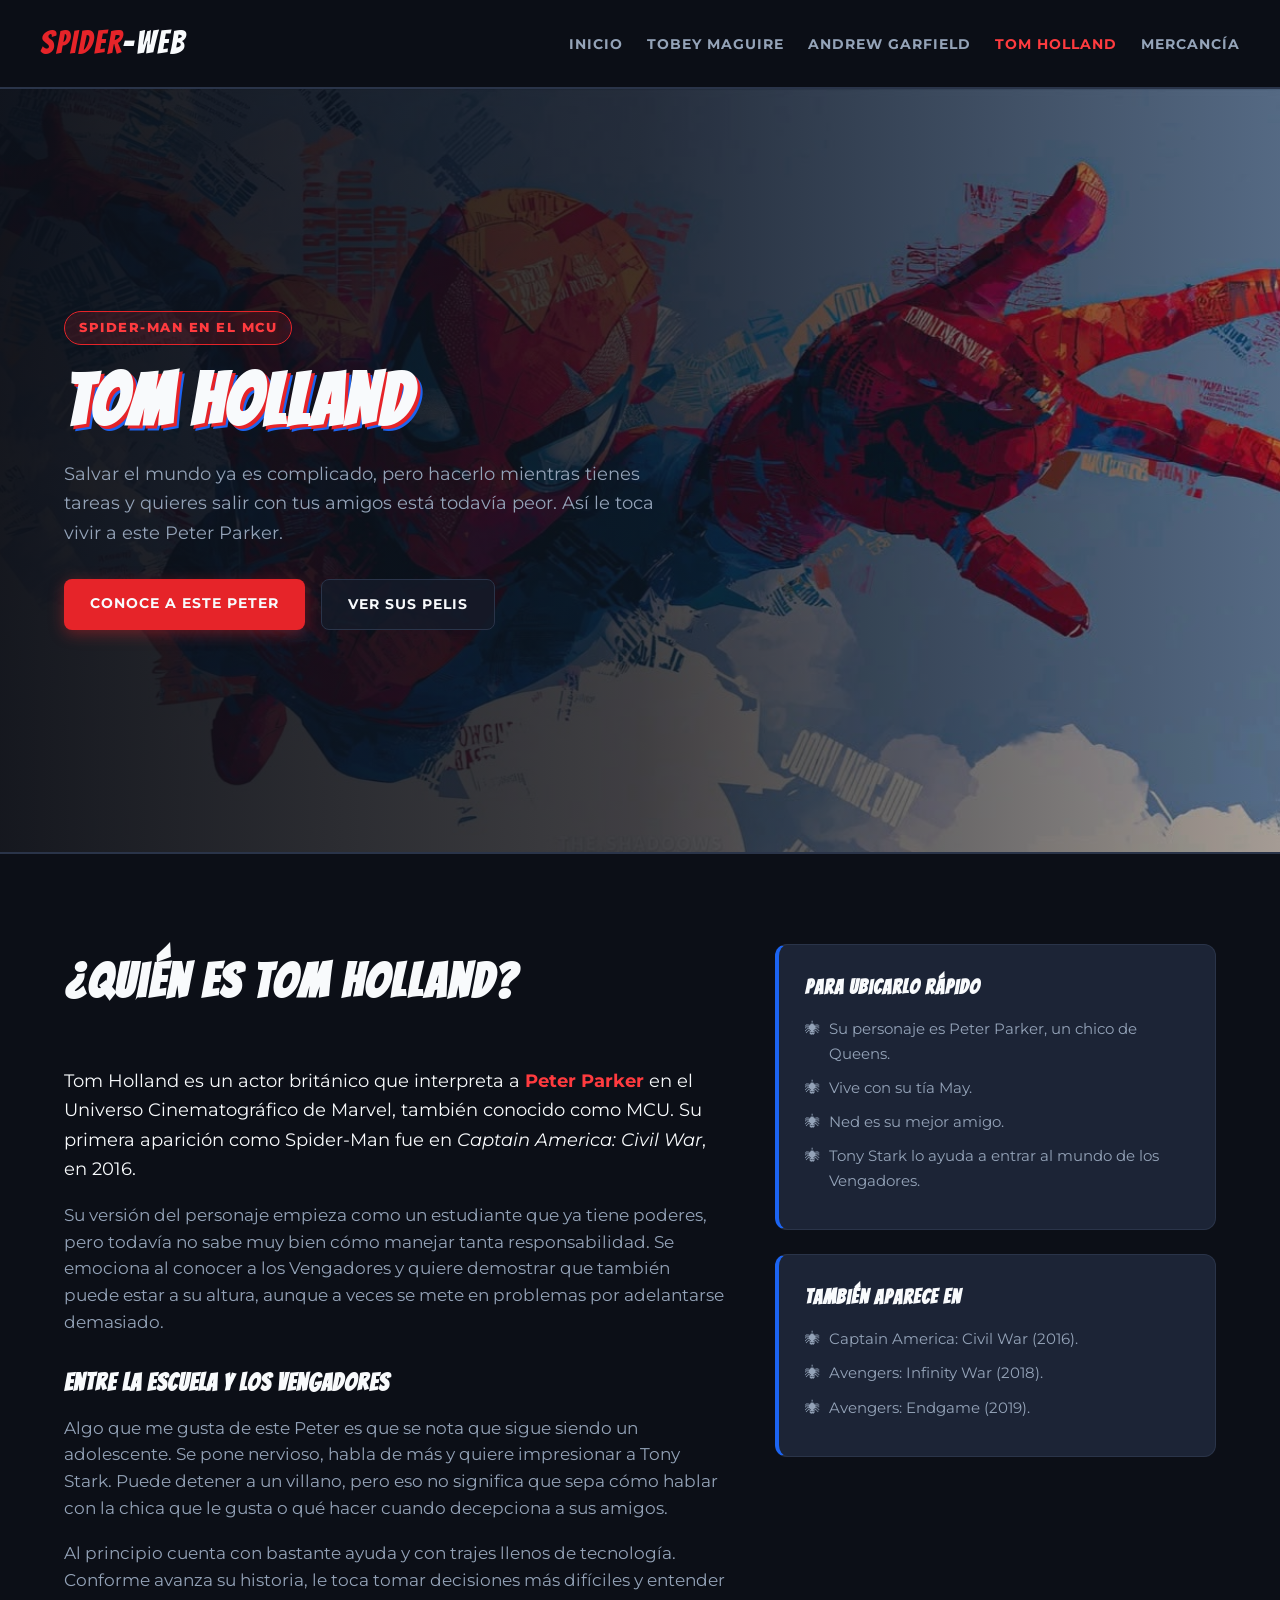
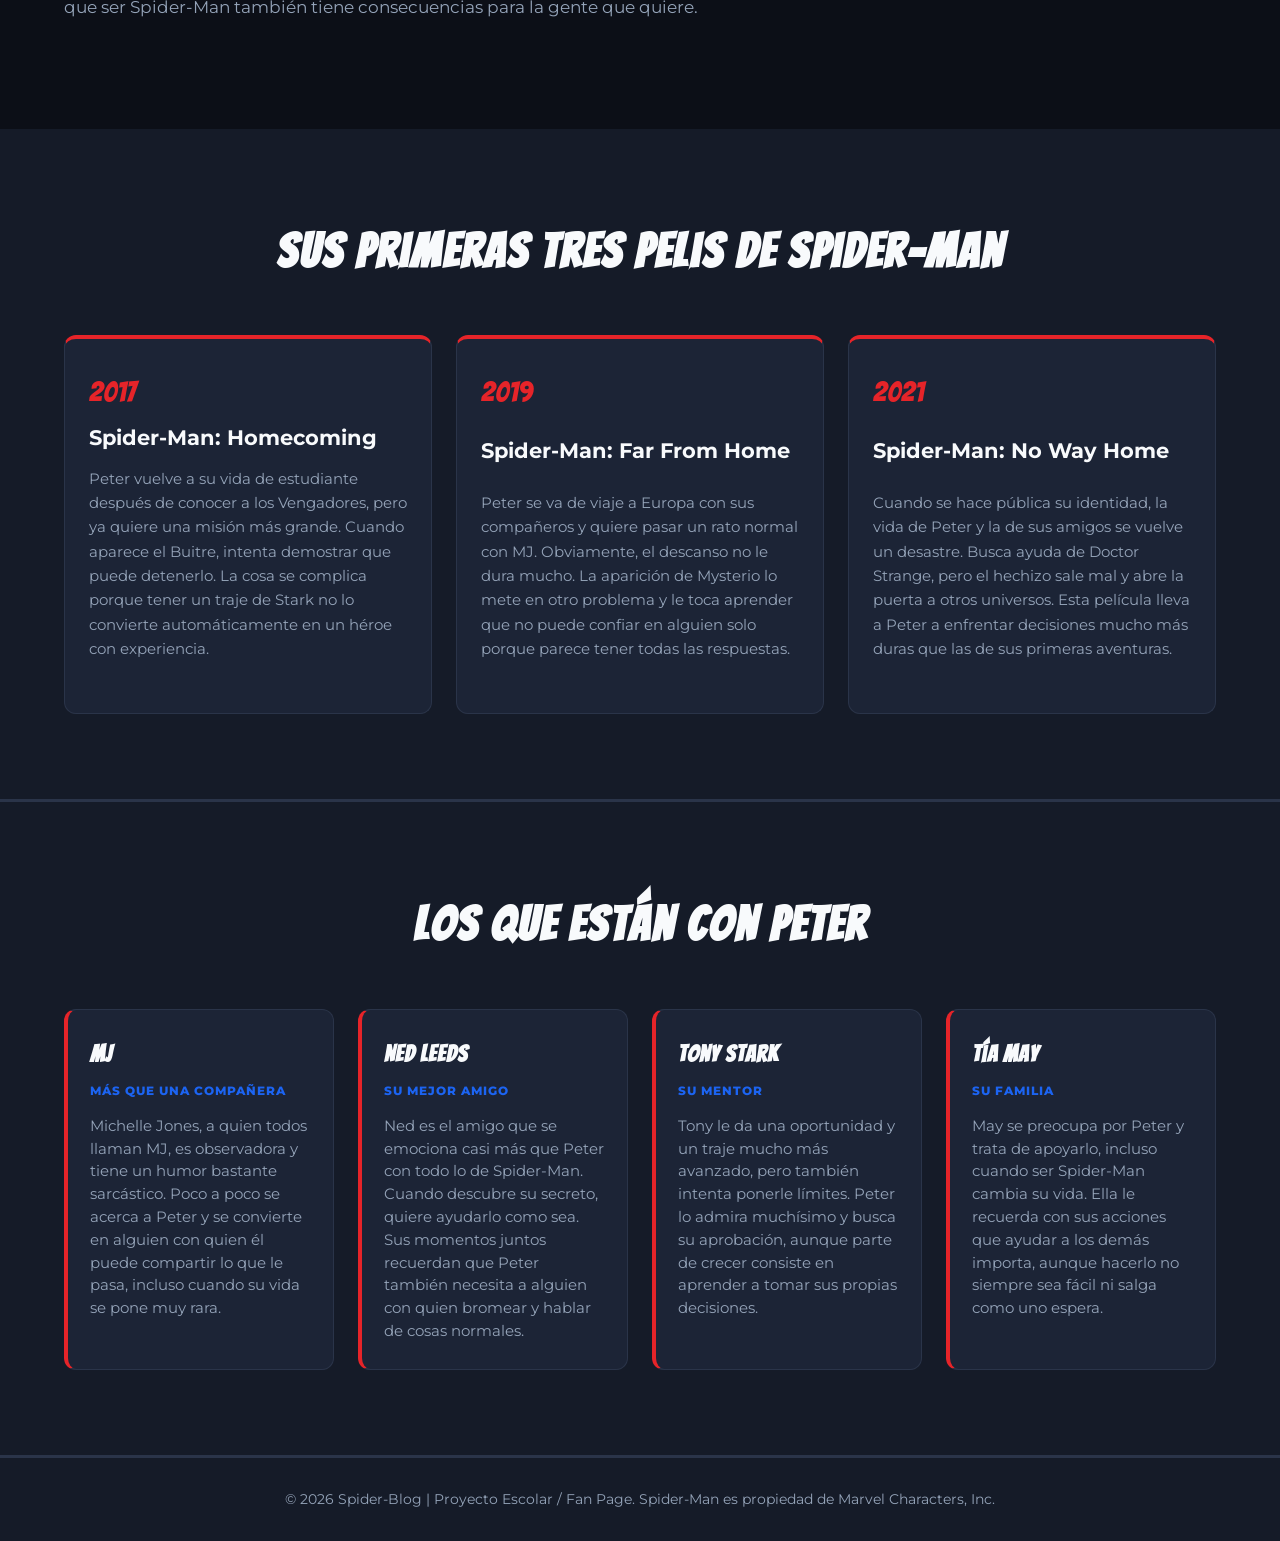
==== tom-holland.html @ 9925ac36 "Conexión entre paginas" ====
<!DOCTYPE html>
<html lang="es">
<head>
  <meta charset="UTF-8">
  <meta name="viewport" content="width=device-width, initial-scale=1.0">
  <title>El Rincón Arácnido | Tom Holland</title>
  <link rel="preconnect" href="https://fonts.googleapis.com">
  <link rel="preconnect" href="https://fonts.gstatic.com" crossorigin>
  <link href="https://fonts.googleapis.com/css2?family=Bangers&family=Montserrat:wght@400;600;800&display=swap" rel="stylesheet">
  <link rel="stylesheet" href="spider.css">
</head>
<body class="pagina-tom">

  <!-- El mismo menú que en el inicio -->
  <header class="navbar">
    <div class="logo">
      <span class="spidey-text">SPIDER</span>-WEB
    </div>
    <nav>
      <ul class="nav-links">
        <li><a href="index.html">Inicio</a></li>
        <li><a href="tobey-maguire.html">Tobey Maguire</a></li>
        <li><a href="andrew-garfield.html">Andrew Garfield</a></li>
        <li><a href="tom-holland.html" class="active" aria-current="page">Tom Holland</a></li>
        <li><a href="mercancia.html">Mercancía</a></li>
      </ul>
    </nav>
  </header>

  <main>
    <!-- Portada -->
    <section class="hero" id="inicio">
      <div class="hero-overlay"></div>
      <div class="container hero-container">
        <div class="hero-content">
          <span class="tag">Spider-Man en el MCU</span>
          <h1 class="hero-title">TOM HOLLAND</h1>
          <p class="hero-subtitle">
            Salvar el mundo ya es complicado, pero hacerlo mientras tienes tareas y quieres salir con tus amigos está todavía peor. Así le toca vivir a este Peter Parker.
          </p>
          <div class="hero-buttons">
            <a href="#historia" class="btn btn-primary">Conoce a este Peter</a>
            <a href="#peliculas" class="btn btn-secondary">Ver sus pelis</a>
          </div>
        </div>
      </div>
    </section>

    <!-- Un poco sobre Tom y su personaje -->
    <section class="about-section" id="historia">
      <div class="container">
        <div class="about-grid">
          <div class="about-text">
            <h2 class="section-title text-left">¿Quién es Tom Holland?</h2>
            <p class="highlight">
              Tom Holland es un actor británico que interpreta a <strong>Peter Parker</strong> en el Universo Cinematográfico de Marvel, también conocido como MCU. Su primera aparición como Spider-Man fue en <em>Captain America: Civil War</em>, en 2016.
            </p>
            <p>
              Su versión del personaje empieza como un estudiante que ya tiene poderes, pero todavía no sabe muy bien cómo manejar tanta responsabilidad. Se emociona al conocer a los Vengadores y quiere demostrar que también puede estar a su altura, aunque a veces se mete en problemas por adelantarse demasiado.
            </p>
            <h3>Entre la escuela y los Vengadores</h3>
            <p>
              Algo que me gusta de este Peter es que se nota que sigue siendo un adolescente. Se pone nervioso, habla de más y quiere impresionar a Tony Stark. Puede detener a un villano, pero eso no significa que sepa cómo hablar con la chica que le gusta o qué hacer cuando decepciona a sus amigos.
            </p>
            <p>
              Al principio cuenta con bastante ayuda y con trajes llenos de tecnología. Conforme avanza su historia, le toca tomar decisiones más difíciles y entender que ser Spider-Man también tiene consecuencias para la gente que quiere.
            </p>
          </div>

          <div class="about-stats">
            <div class="stat-card">
              <h4>Para ubicarlo rápido</h4>
              <ul>
                <li>Su personaje es Peter Parker, un chico de Queens.</li>
                <li>Vive con su tía May.</li>
                <li>Ned es su mejor amigo.</li>
                <li>Tony Stark lo ayuda a entrar al mundo de los Vengadores.</li>
              </ul>
            </div>
            <div class="stat-card">
              <h4>También aparece en</h4>
              <ul>
                <li>Captain America: Civil War (2016).</li>
                <li>Avengers: Infinity War (2018).</li>
                <li>Avengers: Endgame (2019).</li>
              </ul>
            </div>
          </div>
        </div>
      </div>
    </section>

    <!-- Sus primeras tres películas como protagonista -->
    <section class="quick-nav-section" id="peliculas">
      <div class="container">
        <h2 class="section-title">Sus primeras tres pelis de Spider-Man</h2>
        <div class="cards-grid">
          <div class="nav-card">
            <div class="card-tag">2017</div>
            <h3>Spider-Man: Homecoming</h3>
            <p>
              Peter vuelve a su vida de estudiante después de conocer a los Vengadores, pero ya quiere una misión más grande. Cuando aparece el Buitre, intenta demostrar que puede detenerlo. La cosa se complica porque tener un traje de Stark no lo convierte automáticamente en un héroe con experiencia.
            </p>
          </div>

          <div class="nav-card">
            <div class="card-tag">2019</div>
            <h3>Spider-Man: Far From Home</h3>
            <p>
              Peter se va de viaje a Europa con sus compañeros y quiere pasar un rato normal con MJ. Obviamente, el descanso no le dura mucho. La aparición de Mysterio lo mete en otro problema y le toca aprender que no puede confiar en alguien solo porque parece tener todas las respuestas.
            </p>
          </div>

          <div class="nav-card">
            <div class="card-tag">2021</div>
            <h3>Spider-Man: No Way Home</h3>
            <p>
              Cuando se hace pública su identidad, la vida de Peter y la de sus amigos se vuelve un desastre. Busca ayuda de Doctor Strange, pero el hechizo sale mal y abre la puerta a otros universos. Esta película lleva a Peter a enfrentar decisiones mucho más duras que las de sus primeras aventuras.
            </p>
          </div>
        </div>
      </div>
    </section>

    <!-- La gente que lo acompaña -->
    <section class="relations-section" id="personajes">
      <div class="container">
        <h2 class="section-title">Los que están con Peter</h2>
        <div class="relations-grid">
          <div class="relation-card">
            <div class="relation-header">
              <h3>MJ</h3>
              <span class="relation-role">Más que una compañera</span>
            </div>
            <p>
              Michelle Jones, a quien todos llaman MJ, es observadora y tiene un humor bastante sarcástico. Poco a poco se acerca a Peter y se convierte en alguien con quien él puede compartir lo que le pasa, incluso cuando su vida se pone muy rara.
            </p>
          </div>

          <div class="relation-card">
            <div class="relation-header">
              <h3>Ned Leeds</h3>
              <span class="relation-role">Su mejor amigo</span>
            </div>
            <p>
              Ned es el amigo que se emociona casi más que Peter con todo lo de Spider-Man. Cuando descubre su secreto, quiere ayudarlo como sea. Sus momentos juntos recuerdan que Peter también necesita a alguien con quien bromear y hablar de cosas normales.
            </p>
          </div>

          <div class="relation-card">
            <div class="relation-header">
              <h3>Tony Stark</h3>
              <span class="relation-role">Su mentor</span>
            </div>
            <p>
              Tony le da una oportunidad y un traje mucho más avanzado, pero también intenta ponerle límites. Peter lo admira muchísimo y busca su aprobación, aunque parte de crecer consiste en aprender a tomar sus propias decisiones.
            </p>
          </div>

          <div class="relation-card">
            <div class="relation-header">
              <h3>Tía May</h3>
              <span class="relation-role">Su familia</span>
            </div>
            <p>
              May se preocupa por Peter y trata de apoyarlo, incluso cuando ser Spider-Man cambia su vida. Ella le recuerda con sus acciones que ayudar a los demás importa, aunque hacerlo no siempre sea fácil ni salga como uno espera.
            </p>
          </div>
        </div>
      </div>
    </section>
  </main>

  <footer class="footer">
    <p>&copy; 2026 Spider-Blog | Proyecto Escolar / Fan Page. Spider-Man es propiedad de Marvel Characters, Inc.</p>
  </footer>

</body>
</html>
---- spider.css ----
/* --- Paleta Spider-Man Optimizada --- */
:root {
  --bg-main: #0c0f17;         /* Fondo oscuro azulado profundo */
  --bg-surface: #151b28;      /* Fondo de tarjetas y secciones secundarias */
  --bg-card: #1c2436;         /* Tarjetas de información */
  
  --spider-red: #e62429;      /* Rojo Marvel principal */
  --spider-red-glow: #ff3b3f; /* Hover y detalles luminosos */
  --spider-blue: #1c64f2;     /* Azul de acento */
  
  --text-main: #f8fafc;       /* Texto principal blanco nítido */
  --text-muted: #94a3b8;      /* Texto secundario y descripciones */
  --border-color: #2a3449;    /* Bordes sutiles y elegantes */
  
  --font-comic: 'Bangers', cursive;
  --font-body: 'Montserrat', sans-serif;
}

* {
  margin: 0;
  padding: 0;
  box-sizing: border-box;
}

html {
  scroll-behavior: smooth;
}

body {
  font-family: var(--font-body);
  background-color: var(--bg-main);
  color: var(--text-main);
  line-height: 1.6;
}

.container {
  max-width: 1200px;
  margin: 0 auto;
  padding: 0 24px;
}

/* --- Navbar --- */
.navbar {
  position: sticky;
  top: 0;
  z-index: 1000;
  display: flex;
  justify-content: space-between;
  align-items: center;
  padding: 18px 40px;
  background-color: rgba(12, 15, 23, 0.94);
  backdrop-filter: blur(12px);
  border-bottom: 2px solid var(--border-color);
}

.logo {
  font-family: var(--font-comic);
  font-size: 2rem;
  letter-spacing: 2px;
  color: var(--text-main);
}

.spidey-text {
  color: var(--spider-red);
}

.nav-links {
  display: flex;
  list-style: none;
  gap: 24px;
}

.nav-links a {
  text-decoration: none;
  color: var(--text-muted);
  font-weight: 700;
  font-size: 0.9rem;
  text-transform: uppercase;
  letter-spacing: 1px;
  transition: color 0.25s ease;
}

.nav-links a:hover,
.nav-links a.active {
  color: var(--spider-red-glow);
}

/* --- Hero Section Horizontal --- */
.hero {
  position: relative;
  min-height: 85vh;
  display: flex;
  align-items: center;
  background-image: url('spider.jpg');
  background-size: cover;
  background-repeat: no-repeat;
  background-position: center 25%;
  border-bottom: 2px solid var(--border-color);
}

.hero-overlay {
  position: absolute;
  top: 0;
  left: 0;
  width: 100%;
  height: 100%;
  background: linear-gradient(
    90deg, 
    rgba(12, 15, 23, 0.96) 0%, 
    rgba(12, 15, 23, 0.78) 50%, 
    rgba(12, 15, 23, 0.35) 100%
  );
  z-index: 1;
}

.hero-container {
  position: relative;
  z-index: 2;
  width: 100%;
}

.hero-content {
  max-width: 620px;
}

.tag {
  display: inline-block;
  background-color: rgba(230, 36, 41, 0.15);
  color: var(--spider-red-glow);
  padding: 6px 14px;
  border-radius: 20px;
  font-size: 0.8rem;
  font-weight: 800;
  text-transform: uppercase;
  letter-spacing: 1.5px;
  margin-bottom: 18px;
  border: 1px solid var(--spider-red);
}

.hero-title {
  font-family: var(--font-comic);
  font-size: 4.5rem;
  line-height: 1.05;
  color: var(--text-main);
  text-shadow: 3px 3px 0 var(--spider-red), 5px 5px 0 var(--spider-blue);
  margin-bottom: 20px;
  letter-spacing: 2px;
}

.hero-subtitle {
  font-size: 1.15rem;
  color: var(--text-muted);
  margin-bottom: 32px;
}

.hero-buttons {
  display: flex;
  gap: 16px;
  flex-wrap: wrap;
}

.btn {
  text-decoration: none;
  padding: 13px 26px;
  font-weight: 700;
  border-radius: 8px;
  text-transform: uppercase;
  letter-spacing: 1px;
  font-size: 0.9rem;
  transition: all 0.25s ease;
  display: inline-block;
}

.btn-primary {
  background-color: var(--spider-red);
  color: var(--text-main);
  box-shadow: 0 4px 15px rgba(230, 36, 41, 0.4);
}

.btn-primary:hover {
  background-color: var(--spider-red-glow);
  transform: translateY(-3px);
  box-shadow: 0 8px 20px rgba(255, 59, 63, 0.5);
}

.btn-secondary {
  background-color: rgba(21, 27, 40, 0.85);
  border: 1.5px solid var(--border-color);
  color: var(--text-main);
}

.btn-secondary:hover {
  border-color: var(--spider-blue);
  background-color: var(--bg-card);
  transform: translateY(-3px);
}

/* --- Títulos Generales --- */
.section-title {
  font-family: var(--font-comic);
  font-size: 3rem;
  text-align: center;
  margin-bottom: 45px;
  color: var(--text-main);
  letter-spacing: 2px;
}

.section-title.text-left {
  text-align: left;
}

/* --- Tarjetas de Enlace --- */
.quick-nav-section {
  padding: 85px 0;
  background-color: var(--bg-surface);
  border-bottom: 2px solid var(--border-color);
}

.cards-grid {
  display: grid;
  grid-template-columns: repeat(auto-fit, minmax(240px, 1fr));
  gap: 24px;
}

.nav-card {
  background-color: var(--bg-card);
  padding: 30px 24px;
  border-radius: 12px;
  text-decoration: none;
  border: 1px solid var(--border-color);
  border-top: 4px solid var(--spider-red);
  transition: transform 0.25s ease, border-color 0.25s ease, box-shadow 0.25s ease;
  display: flex;
  flex-direction: column;
  justify-content: space-between;
}

.nav-card:hover {
  transform: translateY(-6px);
  border-top-color: var(--spider-blue);
  border-color: var(--spider-blue);
  box-shadow: 0 12px 24px rgba(0, 0, 0, 0.4);
}

.card-tag {
  font-family: var(--font-comic);
  font-size: 1.8rem;
  color: var(--spider-red);
  margin-bottom: 6px;
}

.nav-card h3 {
  font-size: 1.3rem;
  margin-bottom: 12px;
  color: var(--text-main);
}

.nav-card p {
  color: var(--text-muted);
  font-size: 0.95rem;
  margin-bottom: 22px;
}

.card-link {
  font-weight: 700;
  color: var(--spider-red-glow);
  font-size: 0.9rem;
}

/* --- Sección Historia --- */
.about-section {
  padding: 90px 0;
  background-color: var(--bg-main);
}

.about-grid {
  display: grid;
  grid-template-columns: 1.2fr 0.8fr;
  gap: 50px;
}

.about-text p {
  margin-bottom: 18px;
  color: var(--text-muted);
  font-size: 1.05rem;
}

.about-text .highlight {
  font-size: 1.15rem;
  color: var(--text-main);
}

.about-text strong {
  color: var(--spider-red-glow);
}

.about-text h3 {
  font-size: 1.5rem;
  color: var(--text-main);
  margin: 28px 0 12px 0;
  font-family: var(--font-comic);
  letter-spacing: 1px;
}

.stat-card {
  background-color: var(--bg-card);
  padding: 26px;
  border-radius: 12px;
  margin-bottom: 24px;
  border: 1px solid var(--border-color);
  border-left: 4px solid var(--spider-blue);
}

.stat-card h4 {
  font-size: 1.25rem;
  margin-bottom: 14px;
  color: var(--text-main);
  font-family: var(--font-comic);
  letter-spacing: 1px;
}

.stat-card ul {
  list-style: none;
}

.stat-card li {
  margin-bottom: 10px;
  padding-left: 24px;
  position: relative;
  color: var(--text-muted);
  font-size: 0.95rem;
}

.stat-card li::before {
  content: '🕷';
  position: absolute;
  left: 0;
}

.quote-card {
  background-color: rgba(28, 36, 54, 0.6);
  border: 1.5px dashed var(--spider-red);
  padding: 24px;
  border-radius: 12px;
  text-align: center;
}

.quote-card blockquote {
  font-style: italic;
  font-size: 1.1rem;
  color: var(--text-main);
  margin-bottom: 10px;
}

.quote-card cite {
  color: var(--spider-red-glow);
  font-weight: 700;
  font-size: 0.95rem;
}

/* --- Footer --- */
.footer {
  text-align: center;
  padding: 30px 20px;
  background-color: var(--bg-surface);
  color: var(--text-muted);
  font-size: 0.9rem;
  border-top: 1px solid var(--border-color);
}

@media (max-width: 860px) {
  .hero-title {
    font-size: 3.2rem;
  }
  .about-grid {
    grid-template-columns: 1fr;
  }
}
/* --- Sección: Relaciones y Aliados --- */
.relations-section {
  padding: 85px 0;
  background-color: var(--bg-surface);
  border-top: 1px solid var(--border-color);
  border-bottom: 2px solid var(--border-color);
}

.relations-grid {
  display: grid;
  grid-template-columns: repeat(auto-fit, minmax(260px, 1fr));
  gap: 24px;
}

.relation-card {
  background-color: var(--bg-card);
  padding: 26px 22px;
  border-radius: 12px;
  border: 1px solid var(--border-color);
  border-left: 4px solid var(--spider-red);
  transition: transform 0.25s ease, border-color 0.25s ease;
}

.relation-card:hover {
  transform: translateY(-5px);
  border-left-color: var(--spider-red-glow);
  box-shadow: 0 10px 22px rgba(0, 0, 0, 0.4);
}

.relation-header {
  margin-bottom: 12px;
}

.relation-card h3 {
  font-family: var(--font-comic);
  font-size: 1.45rem;
  color: var(--text-main);
  letter-spacing: 1px;
  margin-bottom: 4px;
}

.relation-role {
  display: inline-block;
  font-size: 0.75rem;
  font-weight: 800;
  color: var(--spider-blue);
  text-transform: uppercase;
  letter-spacing: 1px;
}

.relation-card p {
  color: var(--text-muted);
  font-size: 0.95rem;
  line-height: 1.5;
}

.relation-card em {
  color: var(--text-main);
  font-style: italic;
}
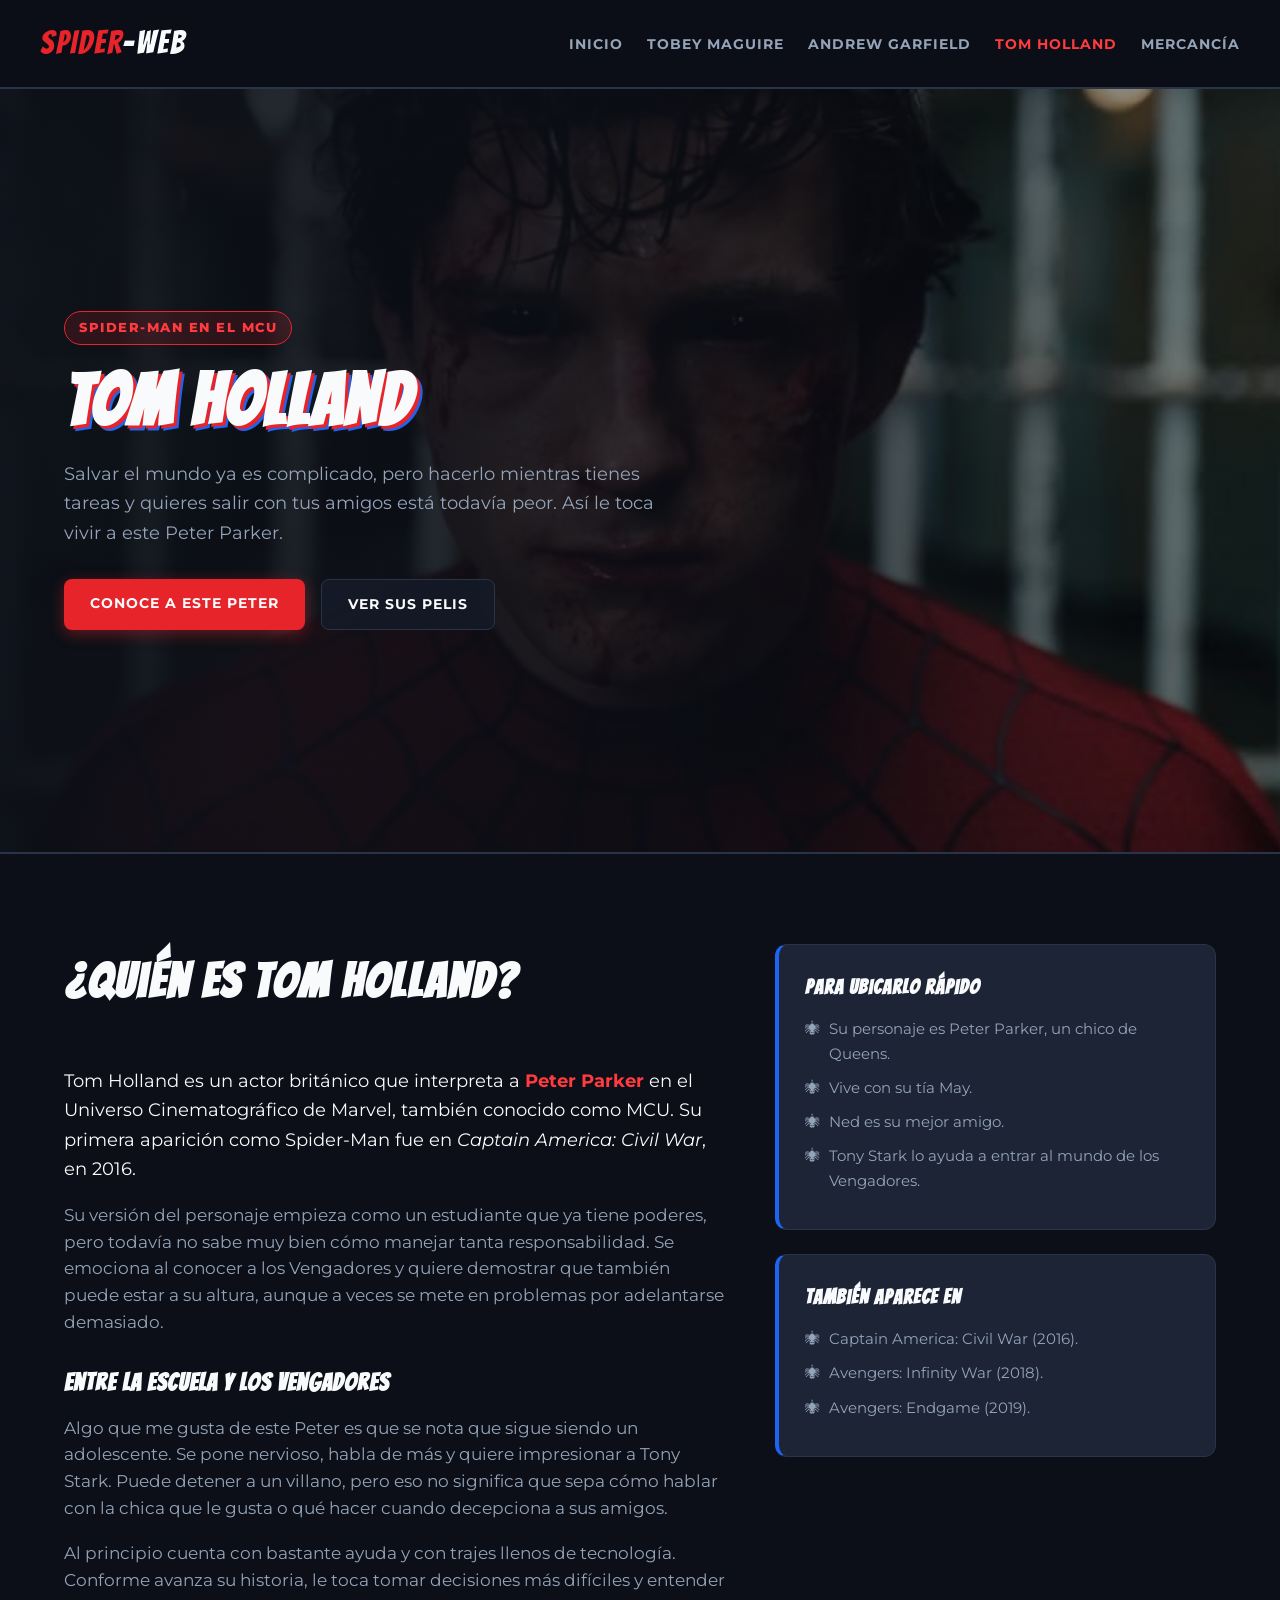
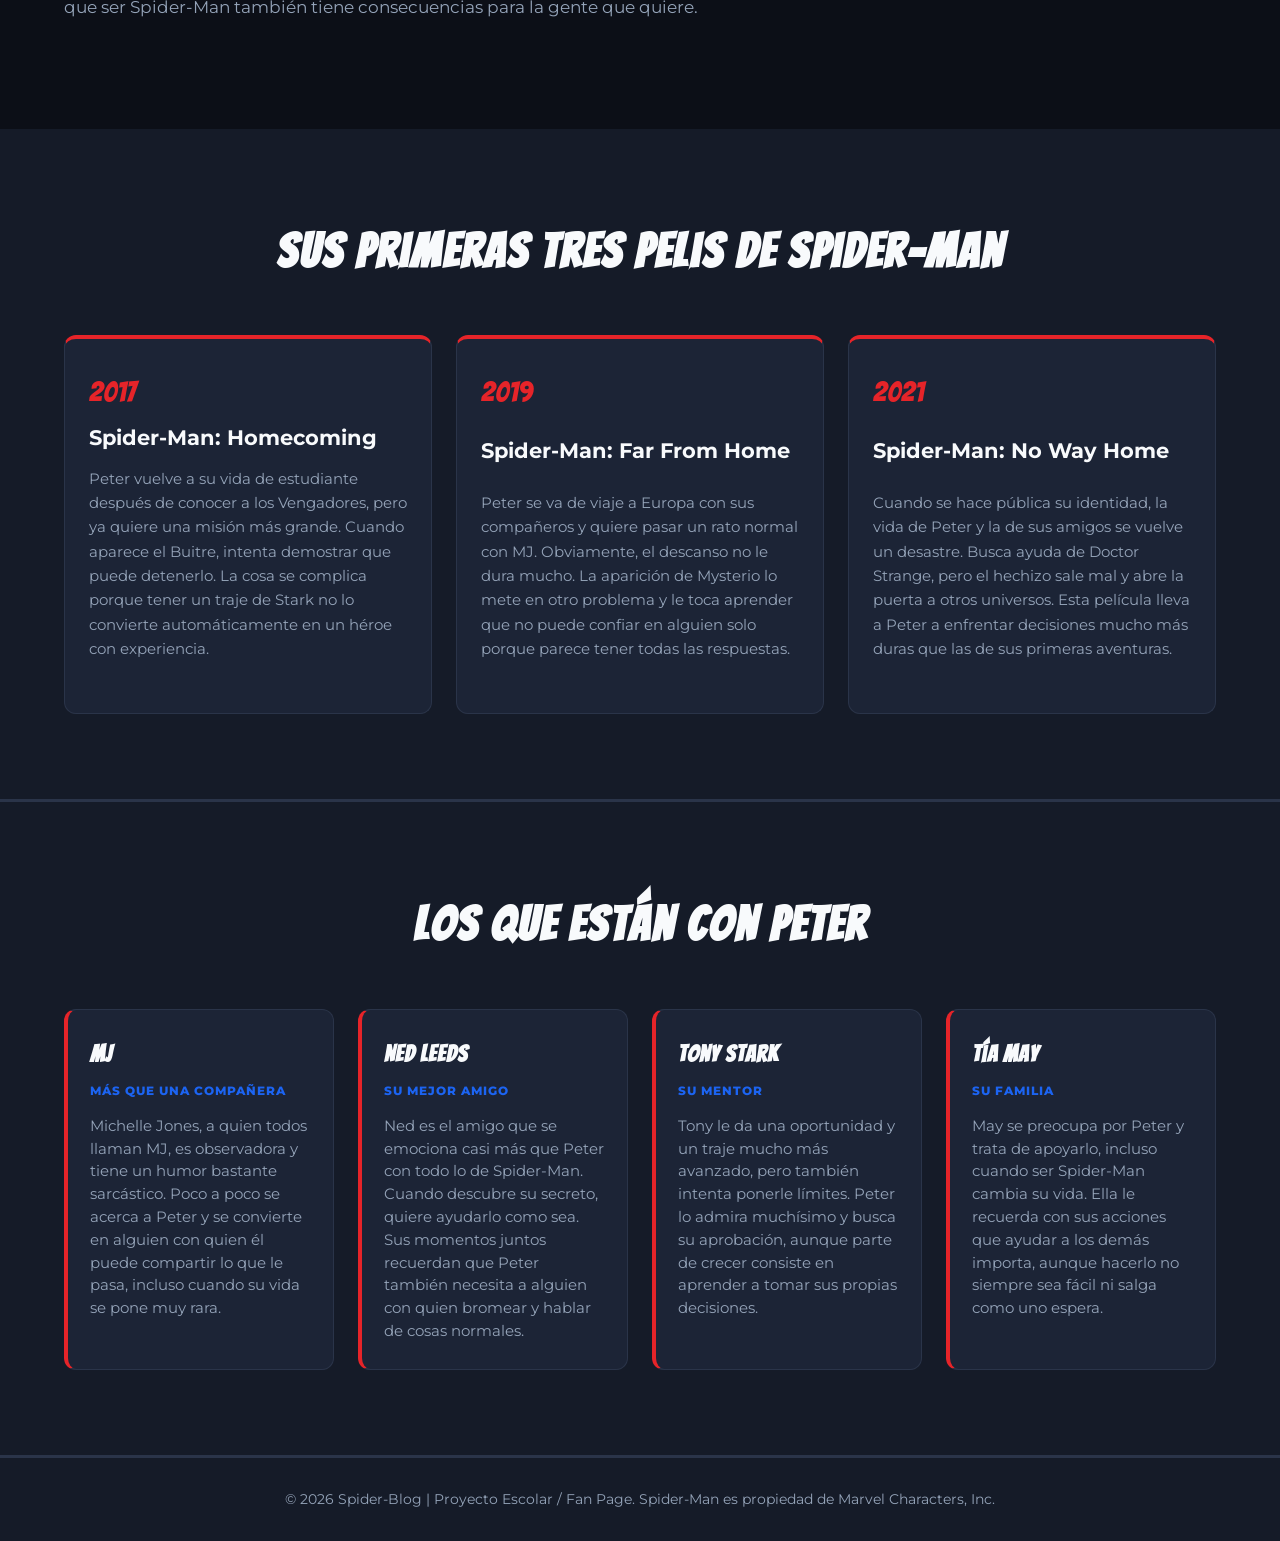
==== commit 0e5fa130: "Cambios Finales" ====
--- a/tom-holland.html
+++ b/tom-holland.html
@@ -7,7 +7,7 @@
   <link rel="preconnect" href="https://fonts.googleapis.com">
   <link rel="preconnect" href="https://fonts.gstatic.com" crossorigin>
   <link href="https://fonts.googleapis.com/css2?family=Bangers&family=Montserrat:wght@400;600;800&display=swap" rel="stylesheet">
-  <link rel="stylesheet" href="spider.css">
+  <link rel="stylesheet" href="tom-holland.css">
 </head>
 <body class="pagina-tom">
 
--- a/tom-holland.css
+++ b/tom-holland.css
@@ -0,0 +1,438 @@
+/* --- Paleta Spider-Man Optimizada --- */
+:root {
+  --bg-main: #0c0f17;         /* Fondo oscuro azulado profundo */
+  --bg-surface: #151b28;      /* Fondo de tarjetas y secciones secundarias */
+  --bg-card: #1c2436;         /* Tarjetas de información */
+  
+  --spider-red: #e62429;      /* Rojo Marvel principal */
+  --spider-red-glow: #ff3b3f; /* Hover y detalles luminosos */
+  --spider-blue: #1c64f2;     /* Azul de acento */
+  
+  --text-main: #f8fafc;       /* Texto principal blanco nítido */
+  --text-muted: #94a3b8;      /* Texto secundario y descripciones */
+  --border-color: #2a3449;    /* Bordes sutiles y elegantes */
+  
+  --font-comic: 'Bangers', cursive;
+  --font-body: 'Montserrat', sans-serif;
+}
+
+* {
+  margin: 0;
+  padding: 0;
+  box-sizing: border-box;
+}
+
+html {
+  scroll-behavior: smooth;
+}
+
+body {
+  font-family: var(--font-body);
+  background-color: var(--bg-main);
+  color: var(--text-main);
+  line-height: 1.6;
+}
+
+.container {
+  max-width: 1200px;
+  margin: 0 auto;
+  padding: 0 24px;
+}
+
+/* --- Navbar --- */
+.navbar {
+  position: sticky;
+  top: 0;
+  z-index: 1000;
+  display: flex;
+  justify-content: space-between;
+  align-items: center;
+  padding: 18px 40px;
+  background-color: rgba(12, 15, 23, 0.94);
+  backdrop-filter: blur(12px);
+  border-bottom: 2px solid var(--border-color);
+}
+
+.logo {
+  font-family: var(--font-comic);
+  font-size: 2rem;
+  letter-spacing: 2px;
+  color: var(--text-main);
+}
+
+.spidey-text {
+  color: var(--spider-red);
+}
+
+.nav-links {
+  display: flex;
+  list-style: none;
+  gap: 24px;
+}
+
+.nav-links a {
+  text-decoration: none;
+  color: var(--text-muted);
+  font-weight: 700;
+  font-size: 0.9rem;
+  text-transform: uppercase;
+  letter-spacing: 1px;
+  transition: color 0.25s ease;
+}
+
+.nav-links a:hover,
+.nav-links a.active {
+  color: var(--spider-red-glow);
+}
+
+/* --- Hero Section Horizontal --- */
+.hero {
+  position: relative;
+  min-height: 85vh;
+  display: flex;
+  align-items: center;
+  background-image: url('BND.jpg');
+  background-size: cover;
+  background-repeat: no-repeat;
+  background-position: center 25%;
+  border-bottom: 2px solid var(--border-color);
+}
+
+.hero-overlay {
+  position: absolute;
+  top: 0;
+  left: 0;
+  width: 100%;
+  height: 100%;
+  background: linear-gradient(
+    90deg, 
+    rgba(12, 15, 23, 0.96) 0%, 
+    rgba(12, 15, 23, 0.78) 50%, 
+    rgba(12, 15, 23, 0.35) 100%
+  );
+  z-index: 1;
+}
+
+.hero-container {
+  position: relative;
+  z-index: 2;
+  width: 100%;
+}
+
+.hero-content {
+  max-width: 620px;
+}
+
+.tag {
+  display: inline-block;
+  background-color: rgba(230, 36, 41, 0.15);
+  color: var(--spider-red-glow);
+  padding: 6px 14px;
+  border-radius: 20px;
+  font-size: 0.8rem;
+  font-weight: 800;
+  text-transform: uppercase;
+  letter-spacing: 1.5px;
+  margin-bottom: 18px;
+  border: 1px solid var(--spider-red);
+}
+
+.hero-title {
+  font-family: var(--font-comic);
+  font-size: 4.5rem;
+  line-height: 1.05;
+  color: var(--text-main);
+  text-shadow: 3px 3px 0 var(--spider-red), 5px 5px 0 var(--spider-blue);
+  margin-bottom: 20px;
+  letter-spacing: 2px;
+}
+
+.hero-subtitle {
+  font-size: 1.15rem;
+  color: var(--text-muted);
+  margin-bottom: 32px;
+}
+
+.hero-buttons {
+  display: flex;
+  gap: 16px;
+  flex-wrap: wrap;
+}
+
+.btn {
+  text-decoration: none;
+  padding: 13px 26px;
+  font-weight: 700;
+  border-radius: 8px;
+  text-transform: uppercase;
+  letter-spacing: 1px;
+  font-size: 0.9rem;
+  transition: all 0.25s ease;
+  display: inline-block;
+}
+
+.btn-primary {
+  background-color: var(--spider-red);
+  color: var(--text-main);
+  box-shadow: 0 4px 15px rgba(230, 36, 41, 0.4);
+}
+
+.btn-primary:hover {
+  background-color: var(--spider-red-glow);
+  transform: translateY(-3px);
+  box-shadow: 0 8px 20px rgba(255, 59, 63, 0.5);
+}
+
+.btn-secondary {
+  background-color: rgba(21, 27, 40, 0.85);
+  border: 1.5px solid var(--border-color);
+  color: var(--text-main);
+}
+
+.btn-secondary:hover {
+  border-color: var(--spider-blue);
+  background-color: var(--bg-card);
+  transform: translateY(-3px);
+}
+
+/* --- Títulos Generales --- */
+.section-title {
+  font-family: var(--font-comic);
+  font-size: 3rem;
+  text-align: center;
+  margin-bottom: 45px;
+  color: var(--text-main);
+  letter-spacing: 2px;
+}
+
+.section-title.text-left {
+  text-align: left;
+}
+
+/* --- Tarjetas de Enlace --- */
+.quick-nav-section {
+  padding: 85px 0;
+  background-color: var(--bg-surface);
+  border-bottom: 2px solid var(--border-color);
+}
+
+.cards-grid {
+  display: grid;
+  grid-template-columns: repeat(auto-fit, minmax(240px, 1fr));
+  gap: 24px;
+}
+
+.nav-card {
+  background-color: var(--bg-card);
+  padding: 30px 24px;
+  border-radius: 12px;
+  text-decoration: none;
+  border: 1px solid var(--border-color);
+  border-top: 4px solid var(--spider-red);
+  transition: transform 0.25s ease, border-color 0.25s ease, box-shadow 0.25s ease;
+  display: flex;
+  flex-direction: column;
+  justify-content: space-between;
+}
+
+.nav-card:hover {
+  transform: translateY(-6px);
+  border-top-color: var(--spider-blue);
+  border-color: var(--spider-blue);
+  box-shadow: 0 12px 24px rgba(0, 0, 0, 0.4);
+}
+
+.card-tag {
+  font-family: var(--font-comic);
+  font-size: 1.8rem;
+  color: var(--spider-red);
+  margin-bottom: 6px;
+}
+
+.nav-card h3 {
+  font-size: 1.3rem;
+  margin-bottom: 12px;
+  color: var(--text-main);
+}
+
+.nav-card p {
+  color: var(--text-muted);
+  font-size: 0.95rem;
+  margin-bottom: 22px;
+}
+
+.card-link {
+  font-weight: 700;
+  color: var(--spider-red-glow);
+  font-size: 0.9rem;
+}
+
+/* --- Sección Historia --- */
+.about-section {
+  padding: 90px 0;
+  background-color: var(--bg-main);
+}
+
+.about-grid {
+  display: grid;
+  grid-template-columns: 1.2fr 0.8fr;
+  gap: 50px;
+}
+
+.about-text p {
+  margin-bottom: 18px;
+  color: var(--text-muted);
+  font-size: 1.05rem;
+}
+
+.about-text .highlight {
+  font-size: 1.15rem;
+  color: var(--text-main);
+}
+
+.about-text strong {
+  color: var(--spider-red-glow);
+}
+
+.about-text h3 {
+  font-size: 1.5rem;
+  color: var(--text-main);
+  margin: 28px 0 12px 0;
+  font-family: var(--font-comic);
+  letter-spacing: 1px;
+}
+
+.stat-card {
+  background-color: var(--bg-card);
+  padding: 26px;
+  border-radius: 12px;
+  margin-bottom: 24px;
+  border: 1px solid var(--border-color);
+  border-left: 4px solid var(--spider-blue);
+}
+
+.stat-card h4 {
+  font-size: 1.25rem;
+  margin-bottom: 14px;
+  color: var(--text-main);
+  font-family: var(--font-comic);
+  letter-spacing: 1px;
+}
+
+.stat-card ul {
+  list-style: none;
+}
+
+.stat-card li {
+  margin-bottom: 10px;
+  padding-left: 24px;
+  position: relative;
+  color: var(--text-muted);
+  font-size: 0.95rem;
+}
+
+.stat-card li::before {
+  content: '🕷';
+  position: absolute;
+  left: 0;
+}
+
+.quote-card {
+  background-color: rgba(28, 36, 54, 0.6);
+  border: 1.5px dashed var(--spider-red);
+  padding: 24px;
+  border-radius: 12px;
+  text-align: center;
+}
+
+.quote-card blockquote {
+  font-style: italic;
+  font-size: 1.1rem;
+  color: var(--text-main);
+  margin-bottom: 10px;
+}
+
+.quote-card cite {
+  color: var(--spider-red-glow);
+  font-weight: 700;
+  font-size: 0.95rem;
+}
+
+/* --- Footer --- */
+.footer {
+  text-align: center;
+  padding: 30px 20px;
+  background-color: var(--bg-surface);
+  color: var(--text-muted);
+  font-size: 0.9rem;
+  border-top: 1px solid var(--border-color);
+}
+
+@media (max-width: 860px) {
+  .hero-title {
+    font-size: 3.2rem;
+  }
+  .about-grid {
+    grid-template-columns: 1fr;
+  }
+}
+/* --- Sección: Relaciones y Aliados --- */
+.relations-section {
+  padding: 85px 0;
+  background-color: var(--bg-surface);
+  border-top: 1px solid var(--border-color);
+  border-bottom: 2px solid var(--border-color);
+}
+
+.relations-grid {
+  display: grid;
+  grid-template-columns: repeat(auto-fit, minmax(260px, 1fr));
+  gap: 24px;
+}
+
+.relation-card {
+  background-color: var(--bg-card);
+  padding: 26px 22px;
+  border-radius: 12px;
+  border: 1px solid var(--border-color);
+  border-left: 4px solid var(--spider-red);
+  transition: transform 0.25s ease, border-color 0.25s ease;
+}
+
+.relation-card:hover {
+  transform: translateY(-5px);
+  border-left-color: var(--spider-red-glow);
+  box-shadow: 0 10px 22px rgba(0, 0, 0, 0.4);
+}
+
+.relation-header {
+  margin-bottom: 12px;
+}
+
+.relation-card h3 {
+  font-family: var(--font-comic);
+  font-size: 1.45rem;
+  color: var(--text-main);
+  letter-spacing: 1px;
+  margin-bottom: 4px;
+}
+
+.relation-role {
+  display: inline-block;
+  font-size: 0.75rem;
+  font-weight: 800;
+  color: var(--spider-blue);
+  text-transform: uppercase;
+  letter-spacing: 1px;
+}
+
+.relation-card p {
+  color: var(--text-muted);
+  font-size: 0.95rem;
+  line-height: 1.5;
+}
+
+.relation-card em {
+  color: var(--text-main);
+  font-style: italic;
+}
